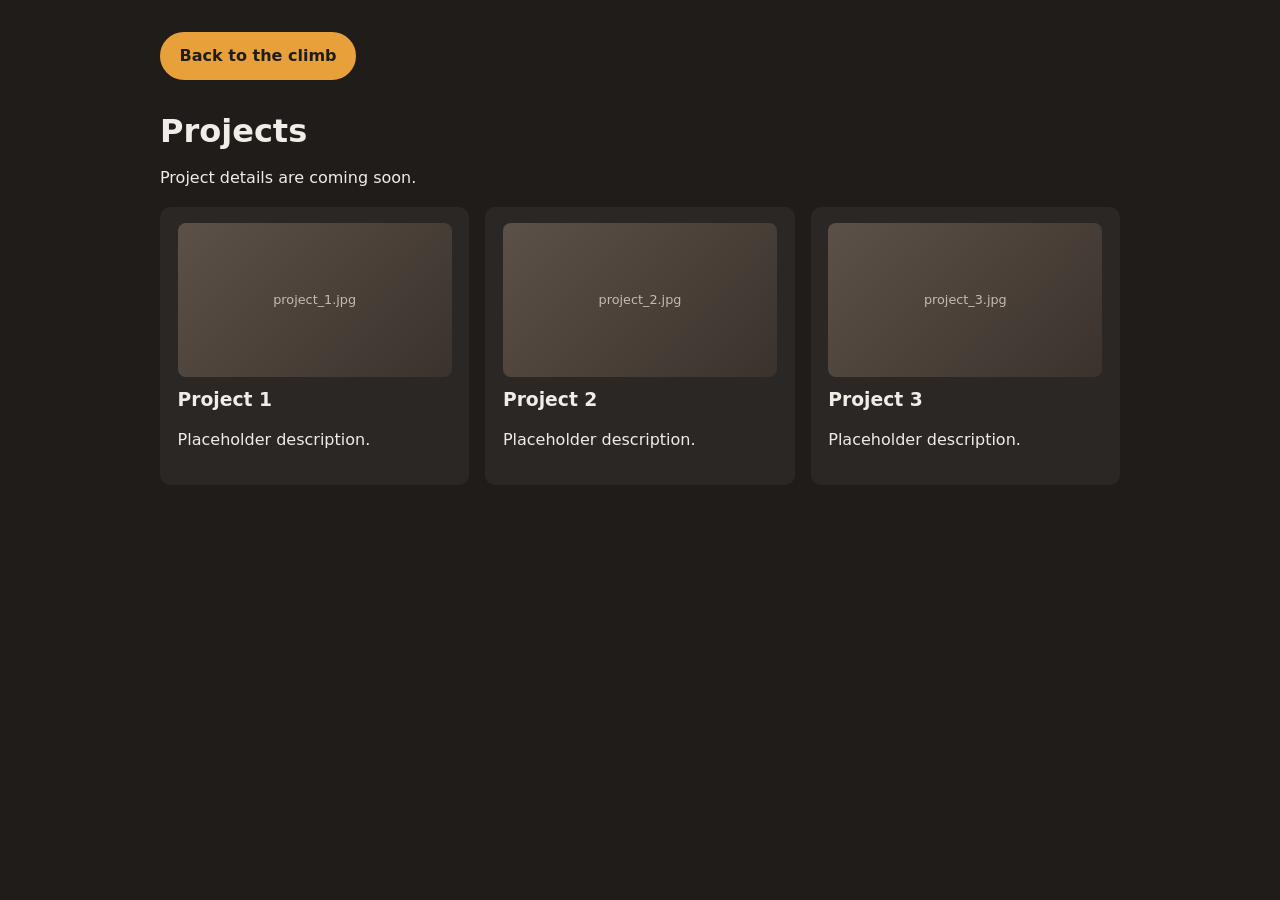
==== projects.html @ 69eba1c3 "Initial commit" ====
<!DOCTYPE html>
<html lang="en">
<head>
  <meta charset="UTF-8">
  <meta name="viewport" content="width=device-width, initial-scale=1">
  <title>Projects | Nicolas Garcia</title>
  <link rel="stylesheet" href="styles.css">
  <style>
    .projects-page { max-width: 1000px; margin: 0 auto; padding: 2rem 1.25rem 4rem; }
    .projects-page .btn { display: inline-block; margin-bottom: 2rem; }
    .project-grid { display: grid; grid-template-columns: repeat(auto-fit, minmax(280px, 1fr)); gap: 1rem; }
    .project { background: var(--panel); padding: 1rem 1.1rem; border-radius: var(--radius); }
  </style>
</head>
<body>
  <main class="projects-page">
    <a class="btn primary" href="index.html">Back to the climb</a>
    <h1>Projects</h1>
    <p>Project details are coming soon.</p>
    <div class="project-grid">
      <div class="project"><div class="ph" data-label="project_1.jpg"></div><h3>Project 1</h3><p>Placeholder description.</p></div>
      <div class="project"><div class="ph" data-label="project_2.jpg"></div><h3>Project 2</h3><p>Placeholder description.</p></div>
      <div class="project"><div class="ph" data-label="project_3.jpg"></div><h3>Project 3</h3><p>Placeholder description.</p></div>
    </div>
  </main>
</body>
</html>
---- styles.css ----
:root {
  --bg: #1f1c1a;
  --panel: #2b2724;
  --text: #f1ece6;
  --muted: #c4bcb2;
  --accent: #e8a13a;
  --wall: #d8d8d3;          /* gym-wall off-white */
  --wall-edge: #a9a9a3;
  --radius: 10px;
  --wall-w: 440px;
  --hs: 1;                  /* hold size multiplier (shrinks on small screens) */
}
* { box-sizing: border-box; }
html { scroll-behavior: auto; }
body {
  margin: 0;
  background: var(--bg);
  color: var(--text);
  font-family: system-ui, -apple-system, "Segoe UI", Roboto, sans-serif;
  line-height: 1.55;
}
h1, h2, h3 { line-height: 1.2; margin: 0 0 .5rem; }
a { color: inherit; }

/* Climb upward: hero (base camp) at the bottom, footer (summit) at the top.
   script.js adds .climb-up to <body>. Remove it for a normal top-down page. */
.page { display: flex; flex-direction: column; }
body.climb-up .page { flex-direction: column-reverse; }

/* ---------- Image placeholders (labeled block if the file is missing) ---------- */
.ph {
  position: relative;
  background: linear-gradient(135deg, #5c5148, #3a322c);
  border-radius: 8px;
  overflow: hidden;
  aspect-ratio: 16 / 9;
  margin-bottom: .75rem;
}
.ph::after {
  content: attr(data-label);
  position: absolute; inset: 0;
  display: grid; place-items: center;
  padding: .5rem; text-align: center;
  color: var(--muted); font-size: .8rem;
}
.ph img {
  position: absolute; inset: 0;
  width: 100%; height: 100%;
  object-fit: cover;
  z-index: 1;
}
.ph.missing img { display: none; }

/* ---------- Buttons ---------- */
.buttons { display: flex; flex-wrap: wrap; gap: .6rem; margin-top: 1.25rem; }
.btn {
  padding: .6rem 1.1rem;
  border: 2px solid var(--accent);
  border-radius: 999px;
  text-decoration: none;
  font-weight: 600;
}
.btn.primary { background: var(--accent); color: #1f1c1a; }
.btn:hover, .btn:focus-visible { outline: 3px solid var(--text); outline-offset: 2px; }
.small { color: var(--muted); margin: .75rem 0 0; }

/* ---------- Fixed navigation buttons (Start the climb / Base Camp) ---------- */
.nav-btn {
  position: fixed; top: .8rem; left: 0.8rem; z-index: 20;
  padding: .55rem 1rem;
  font: inherit; font-weight: 600; cursor: pointer;
  color: #1f1c1a; background: var(--accent);
  border: 2px solid #fff; border-radius: 999px;
  opacity: 0; pointer-events: none;
  transition: opacity .3s ease;
}
.nav-btn.show { opacity: 1; pointer-events: auto; }
.nav-btn:focus-visible { outline: 3px solid var(--text); outline-offset: 2px; }
/* Center the Start the climb button */
#startBtn {
  left: 50%;
  padding: .9rem 1.6rem;
  font-size: 1.10rem;
  transform: translateX(-50%);
  animation: climbGlow 2s ease-in-out infinite;
}

@keyframes climbGlow {
  0%, 100% {
    box-shadow: 0 0 0 0 rgba(255, 255, 255, 0);
  }
  50% {
    box-shadow: 0 0 0 5px rgba(255, 255, 255, 0.5);
  }
}
/* ---------- Hero ---------- */
.hero { max-width: 1000px; margin: 0 auto; padding: 5rem 1.25rem 3rem; width: 100%; }
.hero-top { display: grid; grid-template-columns: 260px 1fr; gap: 2.5rem; align-items: start; }
.ph.circle { aspect-ratio: 1 / 1; border-radius: 50%; margin: 0; border: 4px solid var(--accent); }
.ph.circle img { object-position: center 0%; }
.hero h1 { font-size: clamp(2.2rem, 6vw, 3.4rem); }
.title { font-size: 1.3rem; color: var(--accent); margin: 0; font-weight: 600; }
.subtitle { font-size: 1.1rem; margin: .5rem 0 1rem; }
.about { max-width: 65ch; margin: 0 0 1rem; }
.hero-bottom { margin-top: 2.5rem; padding-top: 1.5rem; border-top: 1px solid #40372f; }
.intro { color: var(--muted); max-width: 65ch; margin: 0; }

/* ---------- Skills ---------- */
.skills { max-width: 1000px; margin: 0 auto; padding: 2rem 1.25rem; width: 100%; }
.skill-grid { display: grid; grid-template-columns: repeat(auto-fit, minmax(220px, 1fr)); gap: 1rem; }
.skill-card { background: var(--panel); padding: 1rem 1.1rem; border-radius: var(--radius); }
.skill-card h3 { font-size: 1rem; }
.badges { list-style: none; margin: 0; padding: 0; display: flex; flex-wrap: wrap; gap: .4rem; }
.badges li { background: #3d362f; padding: .2rem .65rem; border-radius: 999px; font-size: .85rem; }

/* ---------- Climbing wall ---------- */
.wall { position: relative; padding: 3rem 1.25rem; }
.holds { position: relative; max-width: 1280px; margin: 0 auto; display: flex; flex-direction: column-reverse; }

/* Top-rope style panel: rough texture (SVG noise) + bolt-hole grid on off-white */
.holds::before {
  content: "";
  position: absolute; top: -3rem; bottom: -3rem; left: 50%;
  width: var(--wall-w); transform: translateX(-50%);
  background:
    radial-gradient(circle, rgba(0,0,0,.28) 0 2px, transparent 3px) 0 0 / 56px 56px,
    url("data:image/svg+xml;utf8,<svg xmlns='http://www.w3.org/2000/svg' width='220' height='220'><filter id='n'><feTurbulence type='fractalNoise' baseFrequency='0.85' numOctaves='3' stitchTiles='stitch'/><feColorMatrix values='0 0 0 0 0.25  0 0 0 0 0.25  0 0 0 0 0.25  0 0 0 0.55 0'/></filter><rect width='100%' height='100%' filter='url(%23n)'/></svg>"),
    var(--wall);
  border-radius: 4px;
  box-shadow: inset 0 0 0 3px var(--wall-edge), 0 0 40px rgba(0,0,0,.5);
}

/* Each experience is a "level". Its color shows difficulty, like gym route tape:
   yellow (easiest) -> green -> blue -> purple -> orange -> red -> black (hardest). */
.hold-row[data-level="1"] { --lc: #e3c53a; }
.hold-row[data-level="2"] { --lc: #6bb04a; }
.hold-row[data-level="3"] { --lc: #3a9ad0; }
.hold-row[data-level="4"] { --lc: #7a62c8; }
.hold-row[data-level="5"] { --lc: #d9772f; }
.hold-row[data-level="6"] { --lc: #c0453a; }
.hold-row[data-level="7"] { --lc: #2a2a2e; }

.hold-row {
  position: relative;
  display: grid;
  grid-template-columns: 1fr var(--wall-w) 1fr;
  align-items: center;
  min-height: max(70vh, 600px);
}

/* Holds are generated by script.js into this layer, which sits over the wall column */
.level-holds {
  position: absolute; top: 0; bottom: 0; z-index: 1;
  width: var(--wall-w);
  left: calc(50% - var(--wall-w) / 2);
  pointer-events: none;
}
.hold {
  position: absolute;
  width: calc(var(--w, 56px) * var(--hs));
  height: calc(var(--h, 44px) * var(--hs));
  transform: translate(-50%, -50%) rotate(var(--r, 0deg));
  background: radial-gradient(circle at 35% 30%, rgba(255,255,255,.45), transparent 45%), var(--lc, #c0453a);
  box-shadow: 0 5px 8px rgba(0,0,0,.45), inset 0 -4px 6px rgba(0,0,0,.3);
}
/* Irregular rock-like outlines */
.hold.shape-0 { border-radius: 58% 42% 55% 45% / 48% 60% 40% 52%; }
.hold.shape-1 { border-radius: 45% 55% 40% 60% / 55% 45% 55% 45%; }
.hold.shape-2 { border-radius: 60% 40% 50% 50% / 42% 58% 42% 58%; }
.hold.shape-3 { border-radius: 50% 50% 38% 62% / 60% 40% 60% 40%; }
/* Real hold photo (transparent PNG) replaces the CSS shape */
.hold img { width: 100%; height: 100%; object-fit: contain; display: block; }
.hold.has-img { background: none; box-shadow: none; border-radius: 0; }
.hold.has-img img { filter: drop-shadow(0 5px 5px rgba(0,0,0,.5)); }

/* ---------- Cards ---------- */
.card {
  grid-row: 1;
  background: var(--panel);
  padding: 1.1rem 1.25rem;
  border-radius: var(--radius);
  border: 1px solid #40372f;
  border-left: 6px solid var(--lc, var(--accent));   /* level color stripe */
  width: 100%; max-width: 420px;
  font-size: 1.05rem;
  opacity: 0;
  transform: translateY(20px);
  transition: opacity .5s ease, transform .5s ease;
}
.card.visible { opacity: 1; transform: none; }
.card h3 { font-size: 1.35rem; }
.desc { margin: 0; color: var(--text); }
.tag { color: var(--accent); font-weight: 600; margin: 0 0 .4rem; }
.hold-row.major .card { border: 2px solid var(--accent); border-left: 6px solid var(--lc); max-width: 450px; }

/* Alternate left/right (odd rows = left of wall, even = right) */
.hold-row:nth-child(odd) .card { grid-column: 1; justify-self: end; margin-right: 1.5rem; }
.hold-row:nth-child(even) .card { grid-column: 3; justify-self: start; margin-left: 1.5rem; }

/* Explainer notes sit on the opposite side from the experience card */
.card.note {
  background: rgba(43, 39, 36, .6);
  border: 2px dashed #6b6157;
  max-width: 380px;
}
.card.note h3 { font-size: 1.15rem; color: var(--accent); }
.hold-row:nth-child(odd) .note { grid-column: 3; justify-self: start; margin: 0 0 0 1.5rem; }
.hold-row:nth-child(even) .note { grid-column: 1; justify-self: end; margin: 0 1.5rem 0 0; }

/* ---------- Footer ---------- */
.footer { text-align: center; padding: 4rem 1.25rem; background: var(--panel); }
.footer .buttons { justify-content: center; }
.thanks { font-size: 1.5rem; font-weight: 600; margin: 0; }

/* ---------- Responsive ---------- */
@media (max-width: 1000px) {
  :root { --wall-w: 280px; --hs: .85; }
  .hold-row:nth-child(odd) .card { margin-right: .75rem; }
  .hold-row:nth-child(even) .card { margin-left: .75rem; }
}
@media (max-width: 760px) {
  :root { --wall-w: 70px; --hs: .6; }
  .hero { padding-top: 6rem; }
  .hero-top { grid-template-columns: 1fr; justify-items: center; text-align: center; }
  .ph.circle { width: 200px; }
  .about { text-align: left; }

  .holds::before { left: 0; transform: none; }
  .level-holds { left: 0; }
  .hold-row { grid-template-columns: var(--wall-w) 1fr; min-height: max(55vh, 520px); gap: 1rem 0; }
  .hold-row .card,
  .hold-row:nth-child(odd) .card,
  .hold-row:nth-child(even) .card { grid-column: 2; justify-self: stretch; max-width: none; margin: 0 0 0 .75rem; }
  /* Notes stack under the experience card */
  .hold-row .note,
  .hold-row:nth-child(odd) .note,
  .hold-row:nth-child(even) .note { grid-column: 2; grid-row: 2; justify-self: stretch; max-width: none; margin: 0 0 0 .75rem; }
}

@media (prefers-reduced-motion: reduce) {
  .card, .nav-btn { transition: none; }
  .card { opacity: 1; transform: none; }
}
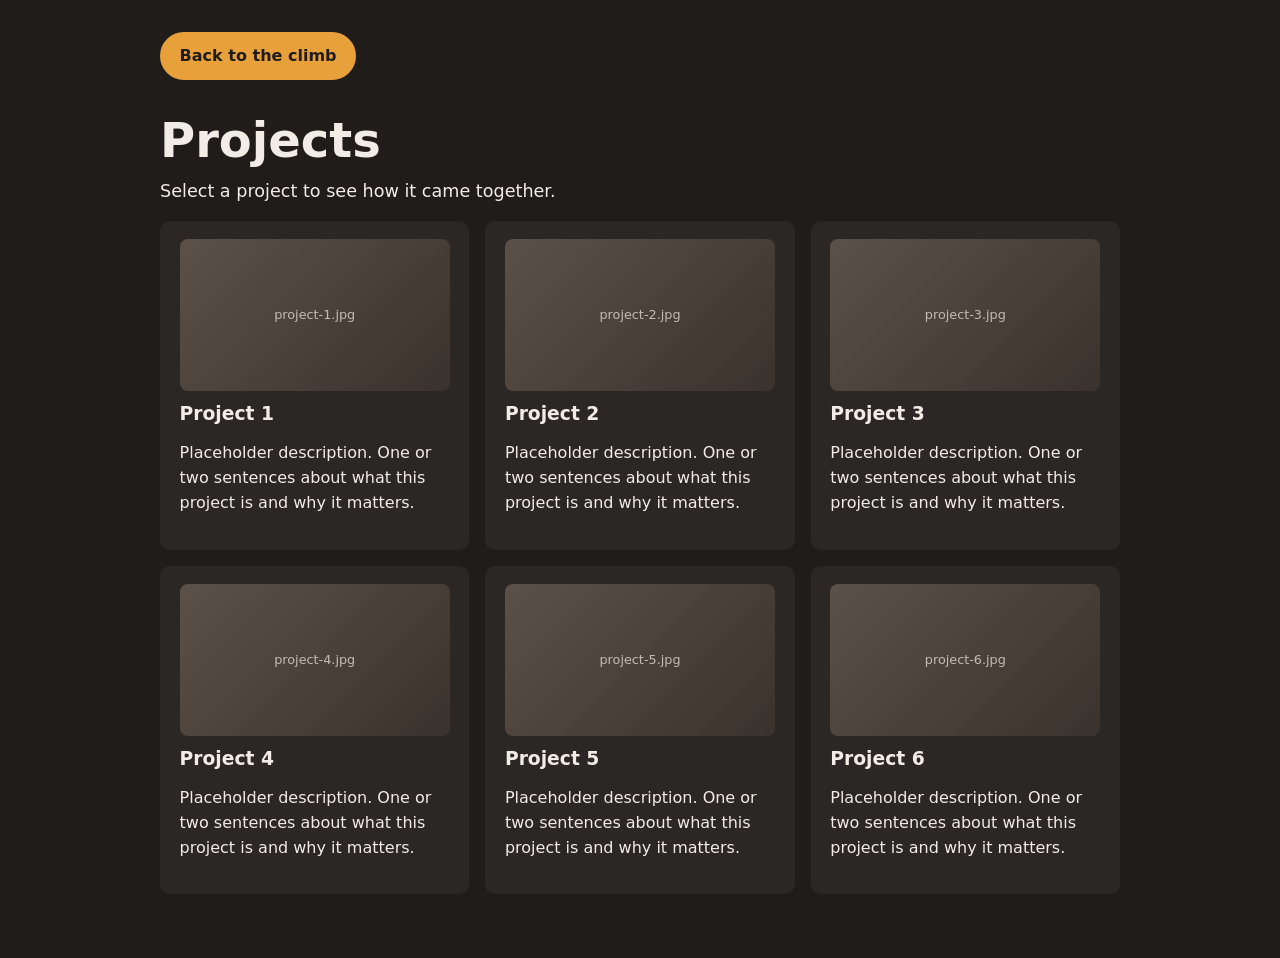
==== commit 1306eb2b: "Projects added" ====
--- a/projects.html
+++ b/projects.html
@@ -5,23 +5,22 @@
   <meta name="viewport" content="width=device-width, initial-scale=1">
   <title>Projects | Nicolas Garcia</title>
   <link rel="stylesheet" href="styles.css">
-  <style>
-    .projects-page { max-width: 1000px; margin: 0 auto; padding: 2rem 1.25rem 4rem; }
-    .projects-page .btn { display: inline-block; margin-bottom: 2rem; }
-    .project-grid { display: grid; grid-template-columns: repeat(auto-fit, minmax(280px, 1fr)); gap: 1rem; }
-    .project { background: var(--panel); padding: 1rem 1.1rem; border-radius: var(--radius); }
-  </style>
+  <link rel="stylesheet" href="projects.css">
 </head>
 <body>
   <main class="projects-page">
-    <a class="btn primary" href="index.html">Back to the climb</a>
+    <div class="proj-nav">
+      <a class="btn primary" href="index.html">Back to the climb</a>
+    </div>
     <h1>Projects</h1>
-    <p>Project details are coming soon.</p>
-    <div class="project-grid">
-      <div class="project"><div class="ph" data-label="project_1.jpg"></div><h3>Project 1</h3><p>Placeholder description.</p></div>
-      <div class="project"><div class="ph" data-label="project_2.jpg"></div><h3>Project 2</h3><p>Placeholder description.</p></div>
-      <div class="project"><div class="ph" data-label="project_3.jpg"></div><h3>Project 3</h3><p>Placeholder description.</p></div>
-    </div>
+    <p class="lead">Select a project to see how it came together.</p>
+
+    <!-- The cards are built by projects.js from projects-data.js -->
+    <div class="project-grid" id="projectGrid"></div>
+    <noscript><p>This page needs JavaScript to list the projects.</p></noscript>
   </main>
+
+  <script src="projects-data.js"></script>
+  <script src="projects.js"></script>
 </body>
-</html>+</html>
--- a/projects.css
+++ b/projects.css
@@ -0,0 +1,164 @@
+/* Styles for projects.html and project.html. Loaded after styles.css. */
+
+.projects-page { max-width: 1000px; margin: 0 auto; padding: 2rem 1.25rem 4rem; }
+.projects-page h1 { font-size: clamp(2rem, 5vw, 3rem); }
+.projects-page h2 { font-size: 1.6rem; margin: 2.75rem 0 .5rem; }
+.lead { max-width: 65ch; font-size: 1.1rem; margin: 0 0 1rem; }
+
+.proj-nav { display: flex; flex-wrap: wrap; gap: .6rem; margin-bottom: 2rem; }
+
+/* ---------- Project grid (projects.html) ---------- */
+.project-grid { display: grid; grid-template-columns: repeat(auto-fit, minmax(280px, 1fr)); gap: 1rem; }
+a.project {
+  display: block;
+  background: var(--panel);
+  padding: 1rem 1.1rem;
+  border-radius: var(--radius);
+  border: 2px solid transparent;
+  color: inherit;
+  text-decoration: none;
+  transition: border-color .2s ease;
+}
+a.project:hover { border-color: var(--accent); }
+a.project:focus-visible { outline: 3px solid var(--text); outline-offset: 2px; }
+
+/* ---------- Project page header ---------- */
+.proj-head .buttons { margin-top: 1rem; }
+.proj-tags { margin-top: .5rem; }
+.proj-hero { margin: 1.5rem 0 0; max-width: 900px; }
+.climb-hint { color: var(--muted); max-width: 65ch; margin: 0 0 1.25rem; }
+
+/* ---------- Template 1: horizontal climb ---------- */
+.traverse-legend { display: flex; align-items: center; gap: .75rem; color: var(--muted); font-size: .95rem; margin-bottom: .5rem; }
+.traverse-legend .line { flex: 1; border-top: 2px dashed #4a4038; }
+
+.traverse {
+  position: relative;
+  height: 320px;
+  border-radius: 6px;
+  background:
+    radial-gradient(circle, rgba(0,0,0,.28) 0 2px, transparent 3px) 0 0 / 56px 56px,
+    url("data:image/svg+xml;utf8,<svg xmlns='http://www.w3.org/2000/svg' width='220' height='220'><filter id='n'><feTurbulence type='fractalNoise' baseFrequency='0.85' numOctaves='3' stitchTiles='stitch'/><feColorMatrix values='0 0 0 0 0.25  0 0 0 0 0.25  0 0 0 0 0.25  0 0 0 0.55 0'/></filter><rect width='100%' height='100%' filter='url(%23n)'/></svg>"),
+    var(--wall);
+  box-shadow: inset 0 0 0 3px var(--wall-edge), 0 0 40px rgba(0,0,0,.5);
+}
+
+.step-hold {
+  --ps: 1;
+  position: absolute;
+  left: var(--hx); top: var(--hy);
+  width: calc(var(--w) * var(--ps));
+  height: calc(var(--h) * var(--ps));
+  transform: translate(-50%, -50%) rotate(var(--r));
+  display: grid; place-items: center;
+  padding: 0; border: 0; cursor: pointer;
+  font: inherit; font-weight: 700; font-size: 1.05rem;
+  color: var(--fg);
+  background: radial-gradient(circle at 35% 30%, rgba(255,255,255,.45), transparent 45%), var(--bg);
+  box-shadow: 0 5px 8px rgba(0,0,0,.45), inset 0 -4px 6px rgba(0,0,0,.3);
+  transition: transform .15s ease;
+}
+.step-hold span { transform: rotate(calc(var(--r) * -1)); }   /* keep the number upright */
+.step-hold.shape-0 { border-radius: 58% 42% 55% 45% / 48% 60% 40% 52%; }
+.step-hold.shape-1 { border-radius: 45% 55% 40% 60% / 55% 45% 55% 45%; }
+.step-hold.shape-2 { border-radius: 60% 40% 50% 50% / 42% 58% 42% 58%; }
+.step-hold.shape-3 { border-radius: 50% 50% 38% 62% / 60% 40% 60% 40%; }
+.step-hold:hover,
+.step-hold:focus-visible,
+.step-hold.active { transform: translate(-50%, -50%) rotate(var(--r)) scale(1.18); }
+.step-hold.active, .step-hold:focus-visible { outline: 3px solid var(--accent); outline-offset: 3px; }
+
+/* Detail card sits under the wall, lined up with the active hold */
+.traverse-detail { --pw: min(400px, 100%); margin-top: 1.25rem; }
+.pop {
+  width: var(--pw);
+  margin-left: clamp(0px, calc(var(--x) - var(--pw) / 2), calc(100% - var(--pw)));
+  background: var(--panel);
+  border: 1px solid #40372f;
+  border-left: 6px solid var(--lc);
+  border-radius: var(--radius);
+  padding: 1rem 1.25rem 1.25rem;
+  animation: popIn .22s ease;
+}
+.pop-img { margin-bottom: .9rem; }
+.pop-head { display: flex; flex-wrap: wrap; align-items: center; gap: .6rem; margin-bottom: .35rem; color: var(--muted); font-size: .9rem; }
+.stat { background: #3d362f; color: var(--text); padding: .1rem .65rem; border-radius: 999px; font-weight: 600; }
+.pop h3 { font-size: 1.3rem; }
+.pop p { margin: 0; }
+@keyframes popIn { from { opacity: 0; transform: translateY(8px); } to { opacity: 1; transform: none; } }
+
+/* ---------- Template 2: basic page ---------- */
+.facts { display: grid; grid-template-columns: repeat(auto-fit, minmax(180px, 1fr)); gap: 1rem; margin: 0; }
+.fact { background: var(--panel); border-radius: var(--radius); padding: .85rem 1.1rem; }
+.fact dt { color: var(--muted); font-size: .9rem; }
+.fact dd { margin: .15rem 0 0; font-weight: 600; font-size: 1.1rem; }
+
+.shots { display: grid; grid-template-columns: repeat(auto-fit, minmax(280px, 1fr)); gap: 1.25rem; }
+.shot-fig { margin: 0; }
+.shot { display: block; width: 100%; padding: 0; border: 0; background: none; cursor: zoom-in; border-radius: 8px; }
+.shot .ph { margin: 0; transition: transform .2s ease; }
+.shot:hover .ph { transform: scale(1.02); }
+.shot:focus-visible { outline: 3px solid var(--accent); outline-offset: 3px; }
+.shot-fig figcaption { color: var(--muted); font-size: .95rem; margin-top: .5rem; }
+
+dialog.lightbox {
+  background: var(--panel); color: var(--text);
+  border: 1px solid #40372f; border-radius: var(--radius);
+  padding: 0; max-width: min(96vw, 1040px);
+}
+dialog.lightbox::backdrop { background: rgba(0,0,0,.78); }
+.lb-inner { padding: 1rem; }
+.lightbox-img { width: min(92vw, 1000px); margin: 0 0 .75rem; background: #000; }
+.lightbox-img img { object-fit: contain; }
+.lightbox-cap { margin: 0 0 .75rem; color: var(--muted); }
+.lightbox-close { background: none; color: var(--text); font: inherit; font-weight: 600; cursor: pointer; }
+
+/* Pitches: the route runs bottom (pitch 1) to top (last pitch) */
+.pitch-wrap { display: grid; grid-template-columns: minmax(220px, 280px) 1fr; gap: 2rem; align-items: start; }
+.pitch-route { display: flex; flex-direction: column-reverse; }
+.pitch-tab {
+  position: relative;
+  display: flex; align-items: center; gap: .9rem;
+  min-height: 68px; padding: .5rem .5rem .5rem 0;
+  background: none; border: 0; color: inherit; font: inherit; text-align: left; cursor: pointer;
+}
+.pitch-tab .seg { position: absolute; left: 13.5px; width: 3px; background: #4a4038; }
+.pitch-tab .seg.up { top: 0; height: 50%; }
+.pitch-tab .seg.down { bottom: 0; height: 50%; }
+.pitch-tab.done-up .seg.up,
+.pitch-tab.done-down .seg.down { background: var(--accent); }
+.pitch-tab:first-child .seg.down,       /* nothing below the first pitch */
+.pitch-tab:last-child .seg.up { display: none; }   /* nothing above the last pitch */
+.pitch-tab .dot {
+  position: relative; z-index: 1; flex: none;
+  width: 30px; height: 30px; border-radius: 50%;
+  display: grid; place-items: center;
+  font-size: .85rem; font-weight: 700;
+  color: var(--fg); background: var(--bg);
+  box-shadow: 0 2px 4px rgba(0,0,0,.5);
+  transition: transform .15s ease;
+}
+.pitch-tab.current .dot { transform: scale(1.25); outline: 3px solid var(--accent); outline-offset: 2px; }
+.pitch-label small { display: block; color: var(--muted); }
+.pitch-label strong { font-weight: 600; }
+.pitch-tab.current .pitch-label strong { color: var(--accent); }
+.pitch-tab:hover .pitch-label strong { text-decoration: underline; }
+.pitch-tab:focus-visible { outline: 3px solid var(--accent); outline-offset: 2px; border-radius: 6px; }
+.pitch-panel { background: var(--panel); border: 1px solid #40372f; border-radius: var(--radius); padding: 1.25rem 1.5rem; min-height: 200px; }
+.pitch-panel h3 { font-size: 1.35rem; }
+.pitch-panel p { margin: 0 0 .75rem; max-width: 65ch; }
+
+/* ---------- Previous / next ---------- */
+.proj-pager { display: flex; justify-content: space-between; gap: 1rem; margin-top: 3.5rem; flex-wrap: wrap; }
+
+/* ---------- Responsive ---------- */
+@media (max-width: 700px) {
+  .pitch-wrap { grid-template-columns: 1fr; gap: 1rem; }
+  .traverse { height: 300px; }
+  .step-hold { --ps: .72; font-size: .95rem; }
+}
+
+@media (prefers-reduced-motion: reduce) {
+  .pop { animation: none; }
+  .step-hold, .pitch-tab .dot, .shot .ph { transition: none; }
+}
